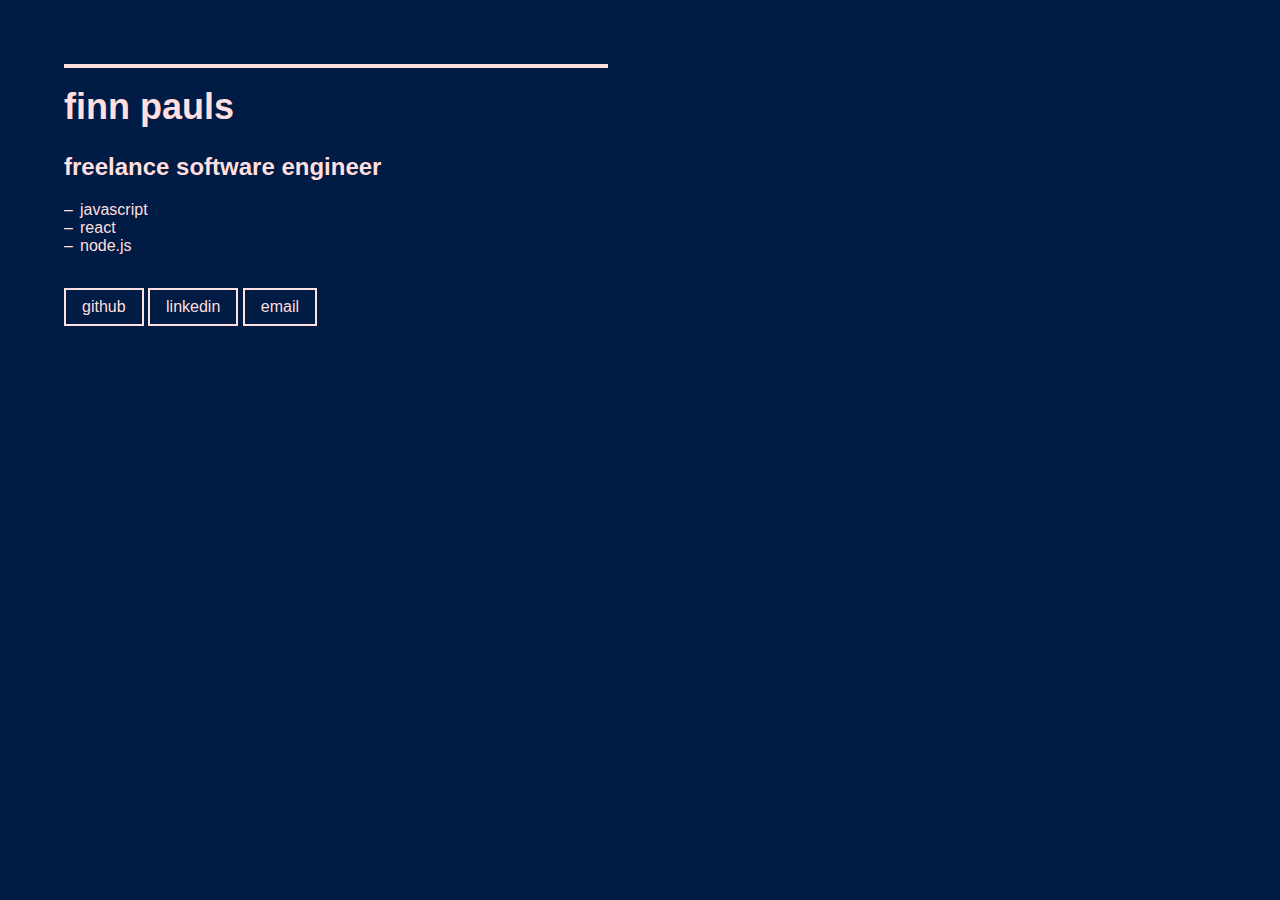
==== index.html @ 042f8dd6 "colors" ====
<!DOCTYPE html>
<html lang="en">
	<head>
		<title>finn pauls</title>
		<link href="css/tachyons.min.css" rel="stylesheet" />
		<style>
		ul {
		  list-style-type: none;
		  padding-left: 1em;
		}

		ul li:before {
		  content: "–";
		  position: absolute;
		  margin-left: -1em;
		}
	</style>
		<meta name="viewport" content="width=device-width, initial-scale=1">
	</head>
	<body class="sans-serif bg-navy washed-red">
		<article class="cf ph3 ph5-ns pv5">
  <header class="fn fl-ns w-50-ns pr4-ns">
    <h1 class="f2 lh-title fw7 mt0 pt3 bt bw2">
      finn pauls
    </h1>
    <h2 class="f3">
      freelance software engineer
    </h2>
		<ul>
			<li>javascript</li>
			<li>react</li>
			<li>node.js</li>
		</ul>
		<a class="f5 link dim ba bw1 ph3 pv2 mv3 mb2 dib washed-red" href="https://github.com/finnp">github</a>
		<a class="f5 link dim ba bw1 ph3 pv2 mv3 mb2 dib washed-red" href="https://www.linkedin.com/in/finnpauls/">linkedin</a>
		<a class="f5 link dim ba bw1 ph3 pv2 mv3 mb2 dib washed-red" href="mailto:ich@finnpauls.de">email</a>
  </header>
</article>
	</body>
</html>
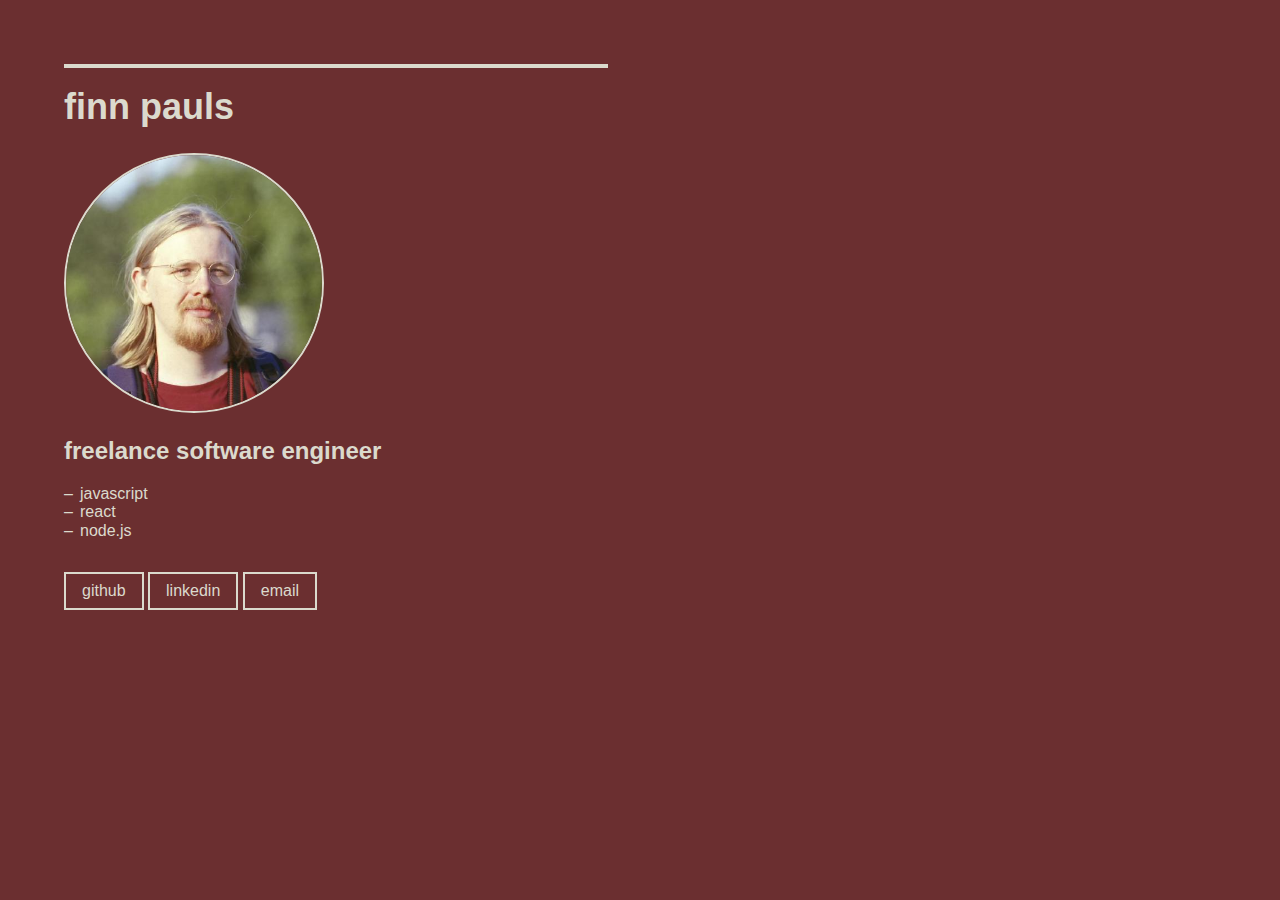
==== commit b3c27d0a: "picture + colors" ====
--- a/index.html
+++ b/index.html
@@ -14,15 +14,21 @@
 		  position: absolute;
 		  margin-left: -1em;
 		}
+
+		body, a {
+			background-color: #6B2F30;
+			color: #DBDACD;
+		}
 	</style>
 		<meta name="viewport" content="width=device-width, initial-scale=1">
 	</head>
-	<body class="sans-serif bg-navy washed-red">
+	<body  class="sans-serif">
 		<article class="cf ph3 ph5-ns pv5">
   <header class="fn fl-ns w-50-ns pr4-ns">
     <h1 class="f2 lh-title fw7 mt0 pt3 bt bw2">
       finn pauls
     </h1>
+		<img class="br-100 ba w5 h5 bw1" src="finn.jpeg" alt="Finn Pauls" />
     <h2 class="f3">
       freelance software engineer
     </h2>
@@ -31,9 +37,9 @@
 			<li>react</li>
 			<li>node.js</li>
 		</ul>
-		<a class="f5 link dim ba bw1 ph3 pv2 mv3 mb2 dib washed-red" href="https://github.com/finnp">github</a>
-		<a class="f5 link dim ba bw1 ph3 pv2 mv3 mb2 dib washed-red" href="https://www.linkedin.com/in/finnpauls/">linkedin</a>
-		<a class="f5 link dim ba bw1 ph3 pv2 mv3 mb2 dib washed-red" href="mailto:ich@finnpauls.de">email</a>
+		<a class="f5 link dim ba bw1 ph3 pv2 mv3 mb2 dib" href="https://github.com/finnp">github</a>
+		<a class="f5 link dim ba bw1 ph3 pv2 mv3 mb2 dib" href="https://www.linkedin.com/in/finnpauls/">linkedin</a>
+		<a class="f5 link dim ba bw1 ph3 pv2 mv3 mb2 dib" href="mailto:ich@finnpauls.de">email</a>
   </header>
 </article>
 	</body>
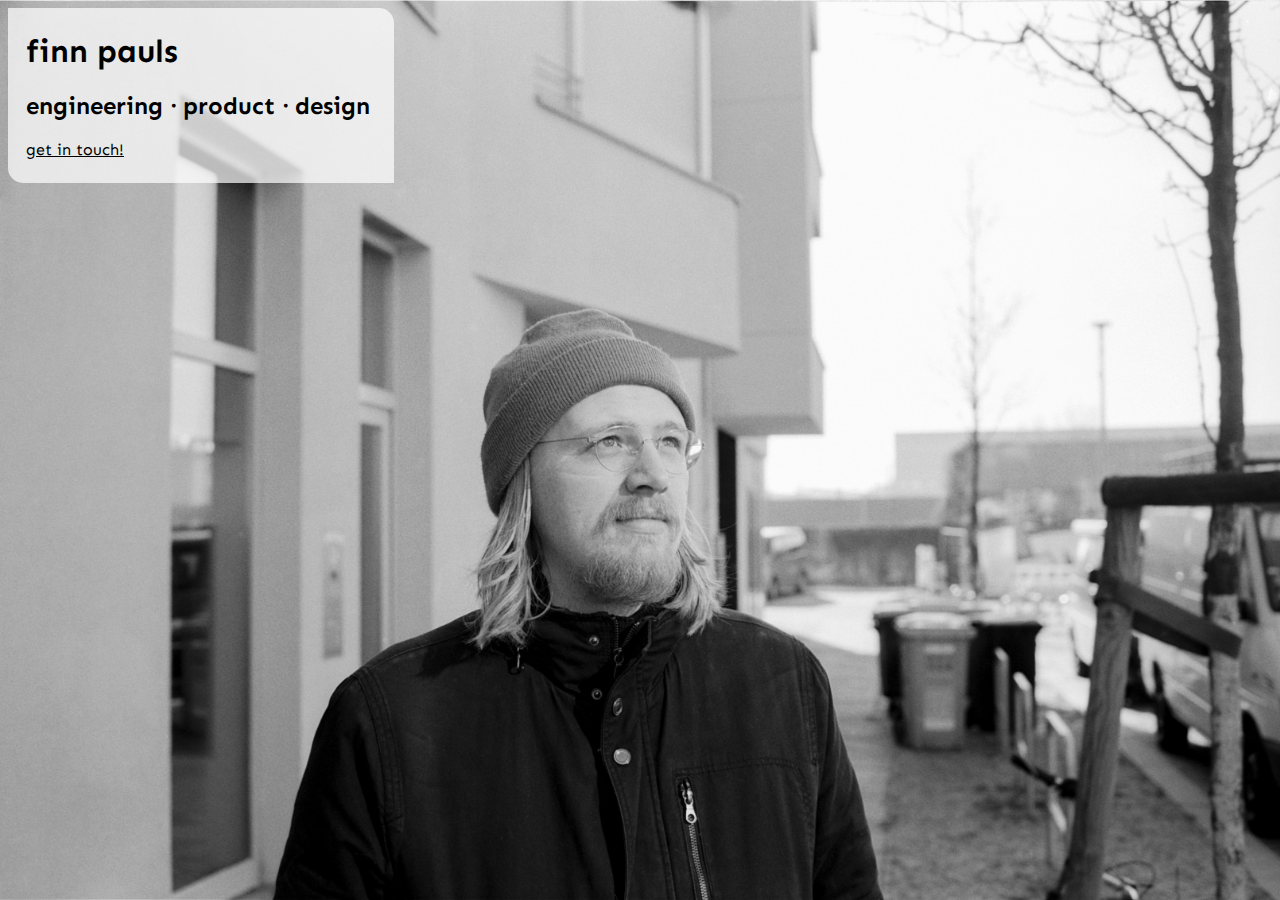
==== commit a7c08b89: "new photo and new look" ====
--- a/index.html
+++ b/index.html
@@ -1,46 +1,41 @@
 <!DOCTYPE html>
 <html lang="en">
-	<head>
-		<title>finn pauls</title>
-		<link href="css/tachyons.min.css" rel="stylesheet" />
-		<style>
-		ul {
-		  list-style-type: none;
-		  padding-left: 1em;
+<head>
+	<title>finn pauls</title>
+	<style>
+		body {
+			background: url('finn.jpg') no-repeat center center fixed;
+			background-size: cover;
+			font-family: 'Sen', sans-serif;
 		}
 
-		ul li:before {
-		  content: "–";
-		  position: absolute;
-		  margin-left: -1em;
+		a {
+			color: black;
 		}
 
-		body, a {
-			background-color: #6B2F30;
-			color: #DBDACD;
+		h1 {
+			margin-top: 0;
+			font-size: 2em;
+		}
+
+		header {
+			background-color: rgba(255, 255, 255, 0.7);
+			width: 350px;
+			padding: 24px 18px;
+			border-radius: 0px 15px 0px 15px;
 		}
 	</style>
-		<meta name="viewport" content="width=device-width, initial-scale=1">
-	</head>
-	<body  class="sans-serif">
-		<article class="cf ph3 ph5-ns pv5">
-  <header class="fn fl-ns w-50-ns pr4-ns">
-    <h1 class="f2 lh-title fw7 mt0 pt3 bt bw2">
-      finn pauls
-    </h1>
-		<img class="br-100 ba w5 h5 bw1" src="finn.jpeg" alt="Finn Pauls" />
-    <h2 class="f3">
-      freelance software engineer
-    </h2>
-		<ul>
-			<li>javascript</li>
-			<li>react</li>
-			<li>node.js</li>
-		</ul>
-		<a class="f5 link dim ba bw1 ph3 pv2 mv3 mb2 dib" href="https://github.com/finnp">github</a>
-		<a class="f5 link dim ba bw1 ph3 pv2 mv3 mb2 dib" href="https://www.linkedin.com/in/finnpauls/">linkedin</a>
-		<a class="f5 link dim ba bw1 ph3 pv2 mv3 mb2 dib" href="mailto:ich@finnpauls.de">email</a>
-  </header>
-</article>
-	</body>
-</html>
+	<link href="https://fonts.googleapis.com/css?family=Sen&display=swap" rel="stylesheet">
+	<meta name="viewport" content="width=device-width, initial-scale=1">
+</head>
+
+<body class="sans-serif">
+	<article>
+		<header>
+			<h1>finn pauls</h1>
+			<h2>engineering · product · design</h2>
+			<a href="mailto:ich@finnpauls.de" target="_blank">get in touch!</a>
+		</header>
+	</article>
+</body>
+</html>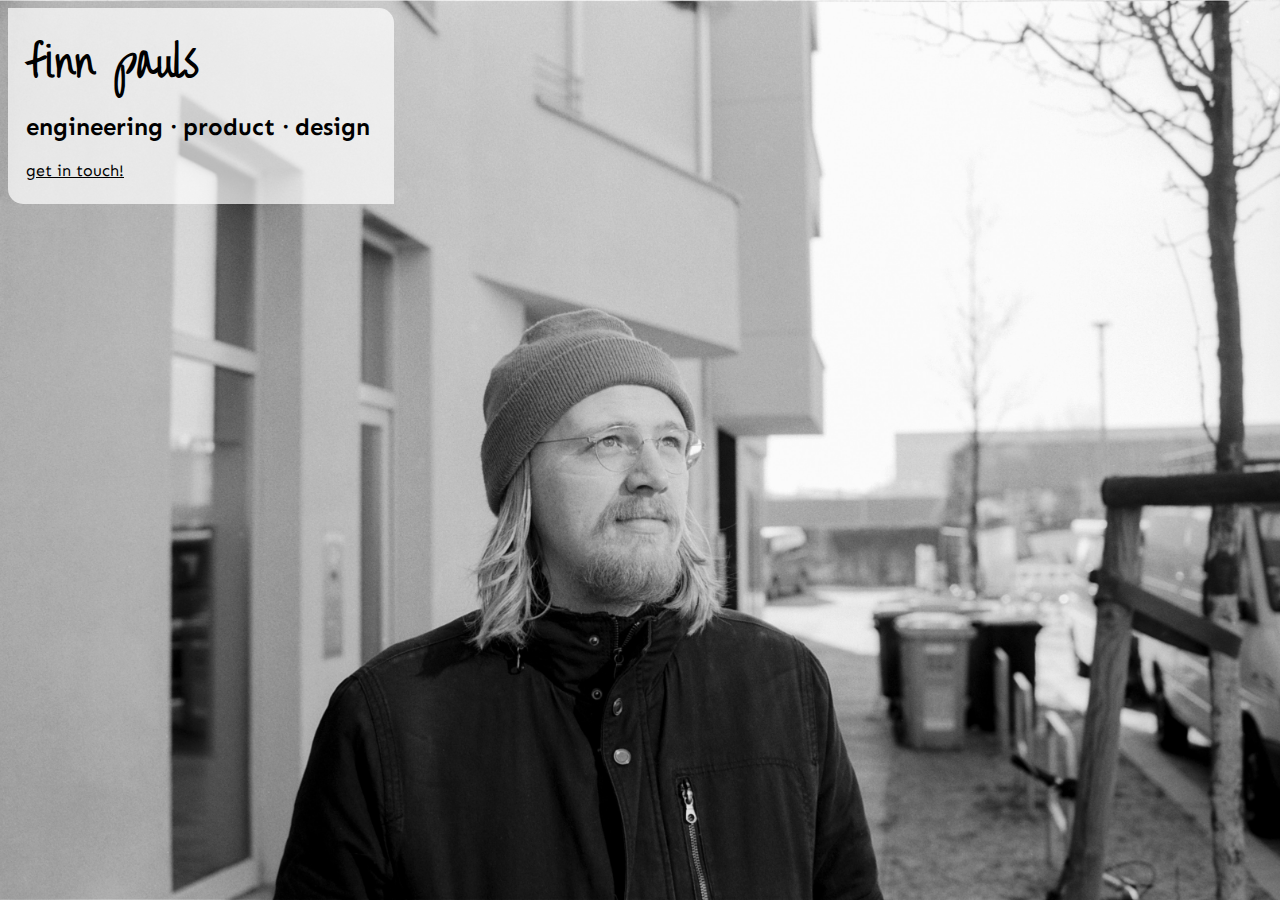
==== commit d0b0a0ee: "new font fo name" ====
--- a/index.html
+++ b/index.html
@@ -7,6 +7,7 @@
 			background: url('finn.jpg') no-repeat center center fixed;
 			background-size: cover;
 			font-family: 'Sen', sans-serif;
+			overflow: hidden;
 		}
 
 		a {
@@ -15,7 +16,8 @@
 
 		h1 {
 			margin-top: 0;
-			font-size: 2em;
+			font-size: 3em;
+			font-family: 'Liu Jian Mao Cao', cursive;
 		}
 
 		header {
@@ -25,7 +27,7 @@
 			border-radius: 0px 15px 0px 15px;
 		}
 	</style>
-	<link href="https://fonts.googleapis.com/css?family=Sen&display=swap" rel="stylesheet">
+	<link href="https://fonts.googleapis.com/css?family=Liu+Jian+Mao+Cao|Sen&display=swap" rel="stylesheet">
 	<meta name="viewport" content="width=device-width, initial-scale=1">
 </head>
 
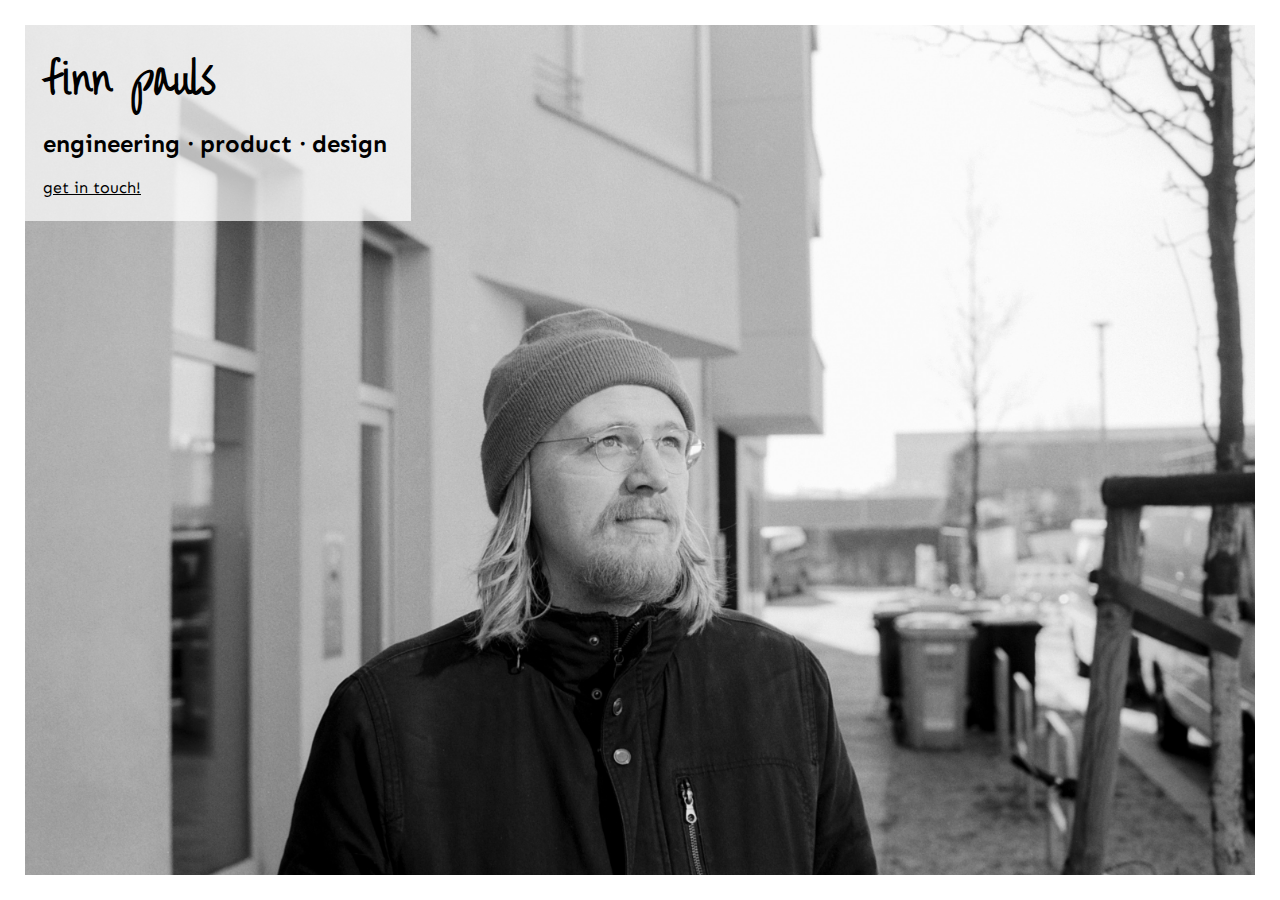
==== commit d2a4a507: "Add a white border" ====
--- a/index.html
+++ b/index.html
@@ -1,14 +1,25 @@
 <!DOCTYPE html>
 <html lang="en">
+
 <head>
 	<title>finn pauls</title>
 	<style>
-		body {
+		article {
 			background: url('finn.jpg') no-repeat center center fixed;
 			background-size: cover;
 			font-family: 'Sen', sans-serif;
+			margin: 25px;
+			min-height: 100%;
+			min-height: calc(100% - 50px);
+		}
+
+		html,
+		body {
 			overflow: hidden;
+			height: 100%;
+			margin: 0;
 		}
+
 
 		a {
 			color: black;
@@ -24,14 +35,23 @@
 			background-color: rgba(255, 255, 255, 0.7);
 			width: 350px;
 			padding: 24px 18px;
-			border-radius: 0px 15px 0px 15px;
+		}
+
+		@media (max-width: 400px) {
+			header {
+				width: 90%;
+			}
+
+			h2 {
+				font-size: 1.2em;
+			}
 		}
 	</style>
 	<link href="https://fonts.googleapis.com/css?family=Liu+Jian+Mao+Cao|Sen&display=swap" rel="stylesheet">
 	<meta name="viewport" content="width=device-width, initial-scale=1">
 </head>
 
-<body class="sans-serif">
+<body>
 	<article>
 		<header>
 			<h1>finn pauls</h1>
@@ -40,4 +60,5 @@
 		</header>
 	</article>
 </body>
+
 </html>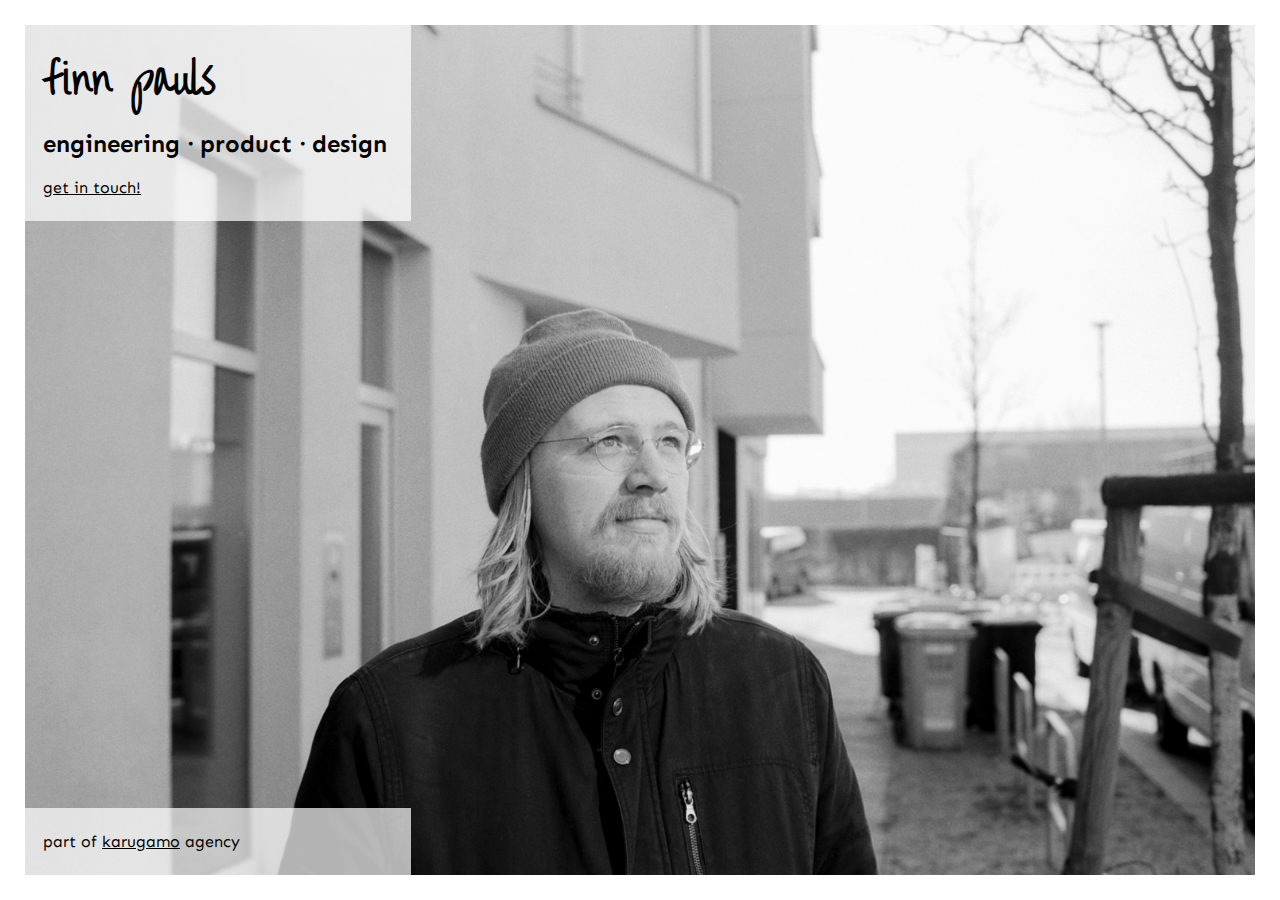
==== commit 5d5c255c: "Add karugamo link" ====
--- a/index.html
+++ b/index.html
@@ -5,6 +5,9 @@
 	<title>finn pauls</title>
 	<style>
 		article {
+			display: flex;
+			flex-direction: column;
+			justify-content: space-between;
 			background: url('finn.jpg') no-repeat center center fixed;
 			background-size: cover;
 			font-family: 'Sen', sans-serif;
@@ -31,14 +34,14 @@
 			font-family: 'Liu Jian Mao Cao', cursive;
 		}
 
-		header {
+		header, footer {
 			background-color: rgba(255, 255, 255, 0.7);
 			width: 350px;
 			padding: 24px 18px;
 		}
 
 		@media (max-width: 400px) {
-			header {
+			header, footer {
 				width: 90%;
 			}
 
@@ -58,6 +61,9 @@
 			<h2>engineering · product · design</h2>
 			<a href="mailto:ich@finnpauls.de" target="_blank">get in touch!</a>
 		</header>
+		<footer>
+			part of <a href="https://karugamo.agency/" target="_blank">karugamo</a> agency
+		</footer>
 	</article>
 </body>
 
